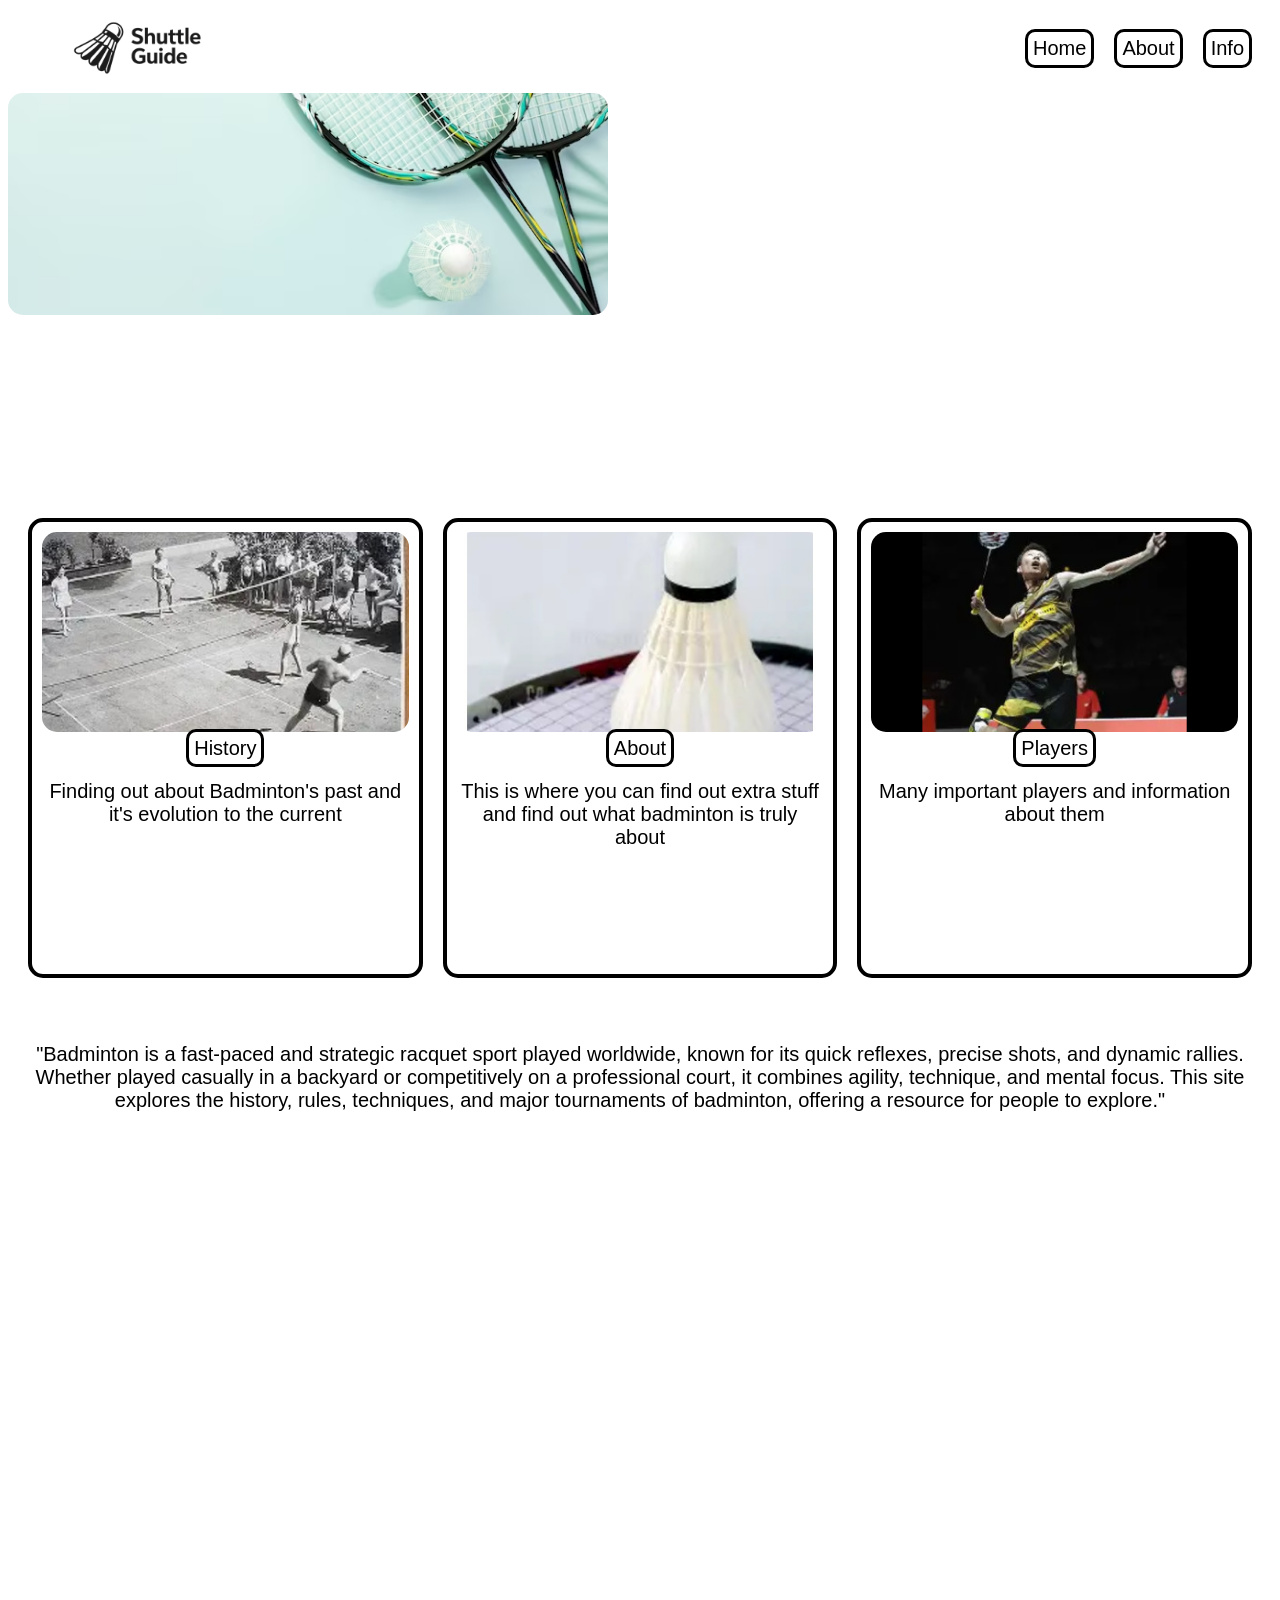
==== about.html @ fa15860e "idk not much again" ====
<!DOCTYPE html>
<html>
<head>
<title>Badminton</title>
<link rel="stylesheet" href="style.css">
<link rel="icon" type="image/png" href="images/favicon.png">
</head>
<body>
<div class="container">
        <div class="leftlogo">
         <a href="index.html"><img src="images/websitelogo.png" alt="logo" width="60" height="30"></a>
        </div>
    
        <div class="rightnav">
            <a href="index.html" class="linkbox">Home</a>
            <a href="about.html" class="linkbox">About</a>
            <a href="information.html" class="linkbox">Info</a>
        </div>
        <div class="bigimage2"><img src="images/aboutbanner.jpg" alt="aboutbanner"></div>
        <div class="smallimageswithdescription">
        <div class="card">
    <img src="images/history.jpg" alt="history" class="cardimages">
    <a href="history.html" class="linkbox">History</a>
    <p>Finding out about Badminton's past and it's evolution to the current</p>
  </div>

  <div class="card">
    <img src="images/about.jpg" alt="about" class="cardimages">
    <a href="about.html" class="linkbox">About</a>
    <p>This is where you can find out extra stuff and find out what badminton is truly about</p>
  </div>

  <div class="card">
    <img src="images/smallplayers.jpg" alt="players" class="cardimages">
    <a href="players.html" class="linkbox">Players</a>
    <p>Many important players and information about them</p>
  </div>
  </div>
  <div id="summary">
        <p>"Badminton is a fast-paced and strategic racquet sport played worldwide, known for its quick reflexes, precise shots, and dynamic rallies. Whether played casually in a backyard or competitively on a professional court, it combines agility, technique, and mental focus. This site explores the history, rules, techniques, and major tournaments of badminton, offering a resource for people to explore."</p>
        </div>
    </div>
    

</body>
</html>
---- style.css ----
.container {
  display:grid;
  grid-template-columns: 1fr auto 1fr;
  grid-template-rows: 80px 400px 500px 600px;
  gap: 5px;
}

.container div {
 background-color: #ffffff;
 font-size: 20px;
}

.leftlogo {
  grid-column: 1;
  grid-row: 1;
  display:flex;
  gap:20px;
  align-items: center;
  padding-left: 20px;
  margin-top: 15px;
  transition: (0.2);
}

.leftlogo :hover img {
  transform: scale (1.2)
}

/* Right Nav Code */

.rightnav {
  grid-column: 3;
  grid-row: 1;
  display: flex;
  gap: 20px;
  align-items: center;
  justify-content: flex-end;
  padding-right: 20px;
  font-family: sans-serif;
  font-weight: 100;

}

/* A Portion of the image code */

.bigimage {
  grid-column-start: 1;
  grid-column-end: 4;
  grid-row: 2;
}

.bigimage2 {
  grid-column-start: 1;
  grid-column-end: 4;
  grid-row: 2;
}

.bigimage img {
  width: 100%;
  height: 100%;
  object-fit: cover;
  border-radius: 15px;
}


.bigimage2 img {
  width: 600px;
  height: auto;
  object-fit: contain;
  border-radius: 15px;
}

.leftlogo img {
  height: 160px;   
  width: auto;    
  object-fit: contain;
}

#small1 {
 height: 400px;
 width: 400px;
}

img {
  max-width: 100%;
  height: auto;
}

/* Small Images (Cards) Code */

.smallimageswithdescription {
  grid-column: 1 / 4;       
  grid-row: 3;              
  
  display: grid;
  grid-template-columns: repeat(3, 1fr);  
  gap: 20px;               
  padding: 20px;
}


.card {
  border: 4px solid black;  
  border-radius: 15px;
  padding: 10px;
  text-align: center;
  background-color: #fff;  
  font-family: sans-serif;
}


.card img {
  width: 100%;          
  height: 200px;         
  object-fit: cover;    
  border-radius: 15px; 
}

/* Summary Area */

#summary {
 text-align: center;
 font-family: sans-serif;
 padding: 20px;
 
 grid-column: 1/4;
 grid-row: 4;

 display: flex;
 justify-content: center;
 align-content: center;
}

/* Link Stuff */

a {
  color: black;
}


.linkbox {
  text-decoration: none;
  border: 3px solid black;
  padding: 5px;
  border-radius: 10px;
  transition: (0.2);
}

.linkbox :hover {
  transform: scale (1.2);
}


.cardimages {
  border-radius: 10px;
}


/* end of index container /*


/* start of about container /*
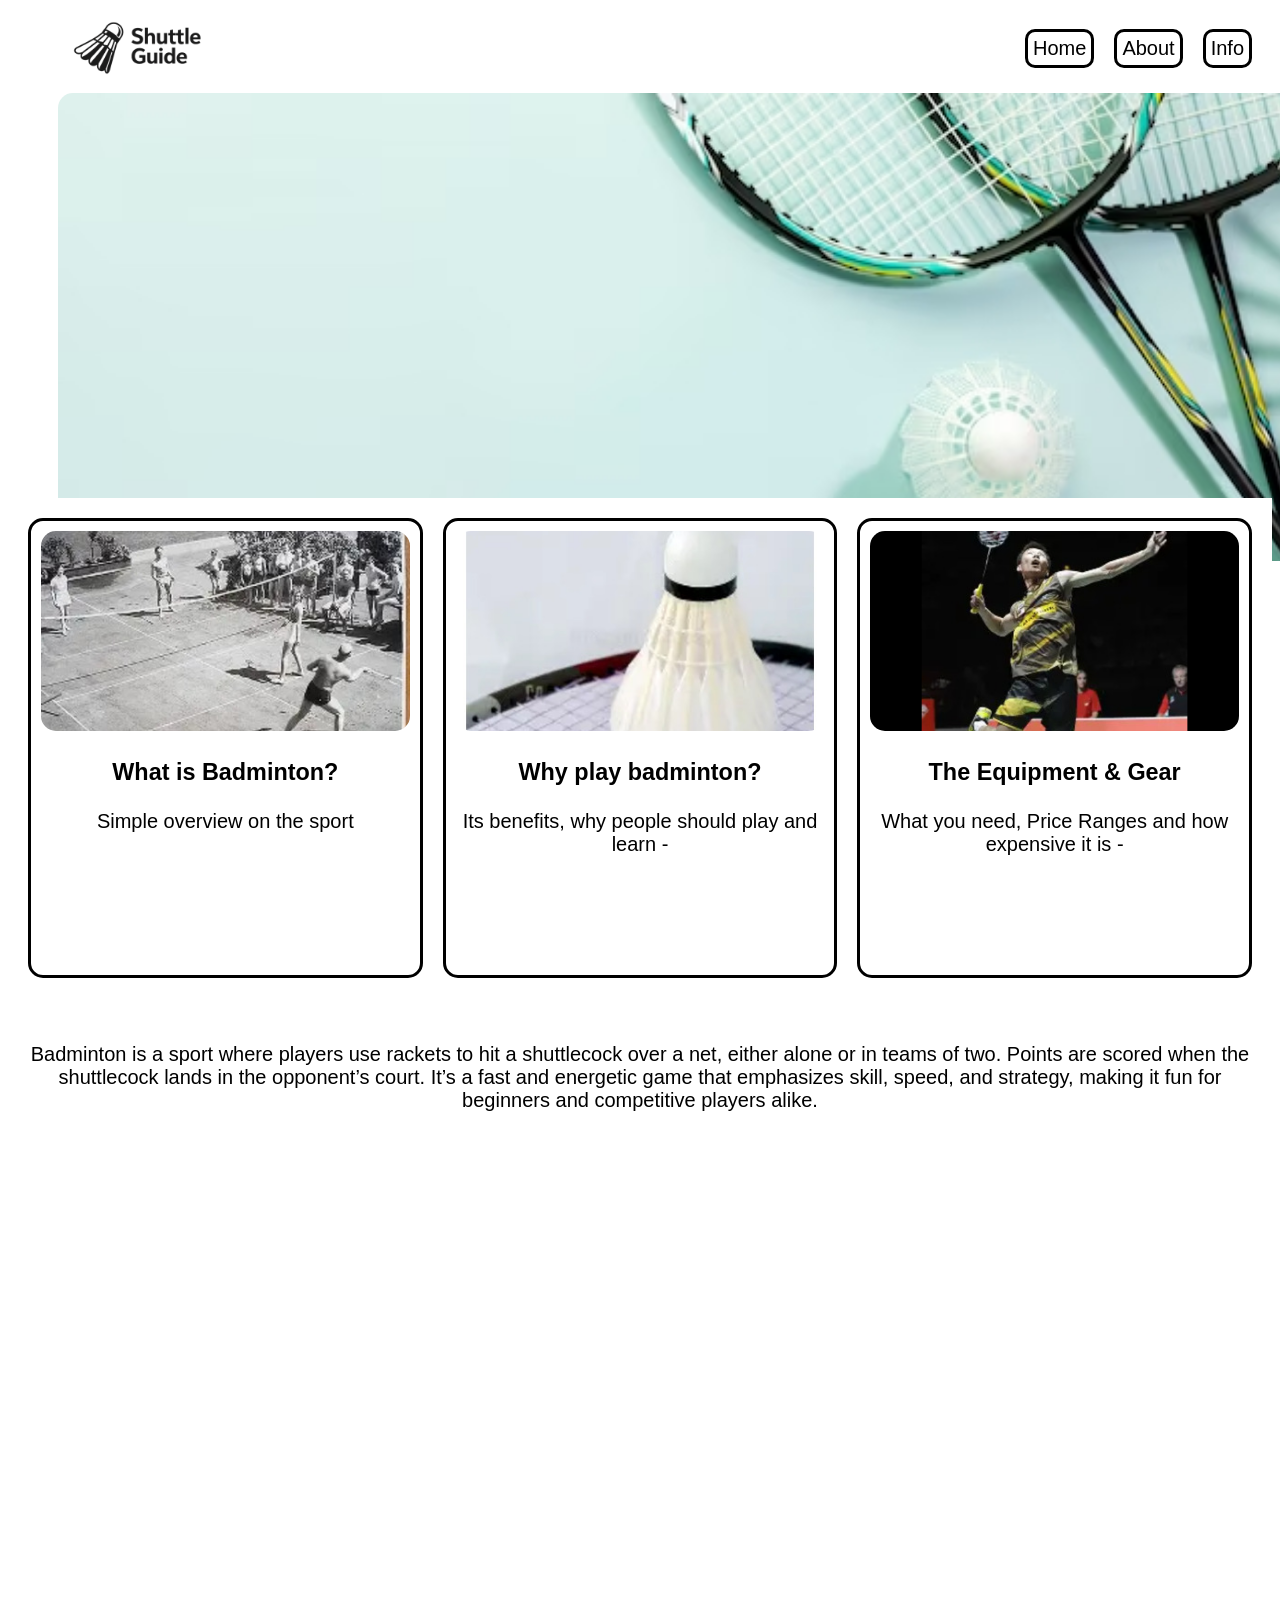
==== commit a92704e3: "edited some about stuff" ====
--- a/about.html
+++ b/about.html
@@ -6,7 +6,7 @@
 <link rel="icon" type="image/png" href="images/favicon.png">
 </head>
 <body>
-<div class="container">
+<div class="aboutcontainer">
         <div class="leftlogo">
          <a href="index.html"><img src="images/websitelogo.png" alt="logo" width="60" height="30"></a>
         </div>
@@ -20,24 +20,24 @@
         <div class="smallimageswithdescription">
         <div class="card">
     <img src="images/history.jpg" alt="history" class="cardimages">
-    <a href="history.html" class="linkbox">History</a>
-    <p>Finding out about Badminton's past and it's evolution to the current</p>
+    <h3>What is Badminton?</h3>
+    <p>Simple overview on the sport</p>
   </div>
 
   <div class="card">
     <img src="images/about.jpg" alt="about" class="cardimages">
-    <a href="about.html" class="linkbox">About</a>
-    <p>This is where you can find out extra stuff and find out what badminton is truly about</p>
+    <h3>Why play badminton?</h3>
+    <p>Its benefits, why people should play and learn -</p>
   </div>
 
   <div class="card">
     <img src="images/smallplayers.jpg" alt="players" class="cardimages">
-    <a href="players.html" class="linkbox">Players</a>
-    <p>Many important players and information about them</p>
+    <h3>The Equipment & Gear</h1>
+    <p>What you need, Price Ranges and how expensive it is -</p>
   </div>
   </div>
   <div id="summary">
-        <p>"Badminton is a fast-paced and strategic racquet sport played worldwide, known for its quick reflexes, precise shots, and dynamic rallies. Whether played casually in a backyard or competitively on a professional court, it combines agility, technique, and mental focus. This site explores the history, rules, techniques, and major tournaments of badminton, offering a resource for people to explore."</p>
+        <p>Badminton is a sport where players use rackets to hit a shuttlecock over a net, either alone or in teams of two. Points are scored when the shuttlecock lands in the opponent’s court. It’s a fast and energetic game that emphasizes skill, speed, and strategy, making it fun for beginners and competitive players alike.</p>
         </div>
     </div>
     
--- a/style.css
+++ b/style.css
@@ -64,10 +64,14 @@
 
 
 .bigimage2 img {
-  width: 600px;
+  width: 1400px;
   height: auto;
   object-fit: contain;
   border-radius: 15px;
+  margin-left: 50px;
+  overflow: hidden;
+  border-bottom-left-radius: 15px;
+  border-bottom-right-radius: 15px;
 }
 
 .leftlogo img {
@@ -100,7 +104,7 @@
 
 
 .card {
-  border: 4px solid black;  
+  border: 3px solid black;  
   border-radius: 15px;
   padding: 10px;
   text-align: center;
@@ -156,7 +160,22 @@
 }
 
 
-/* end of index container /*
+/* end of index container */
 
 
-/* start of about container /*+/* start of about container */
+
+.aboutcontainer {
+  display:grid;
+  grid-template-columns: 1fr auto 1fr;
+  grid-template-rows: 80px 400px 500px 600px;
+  gap: 5px;
+}
+
+
+.aboutcontainer div {
+ background-color: #ffffff;
+ font-size: 20px;
+}
+
+
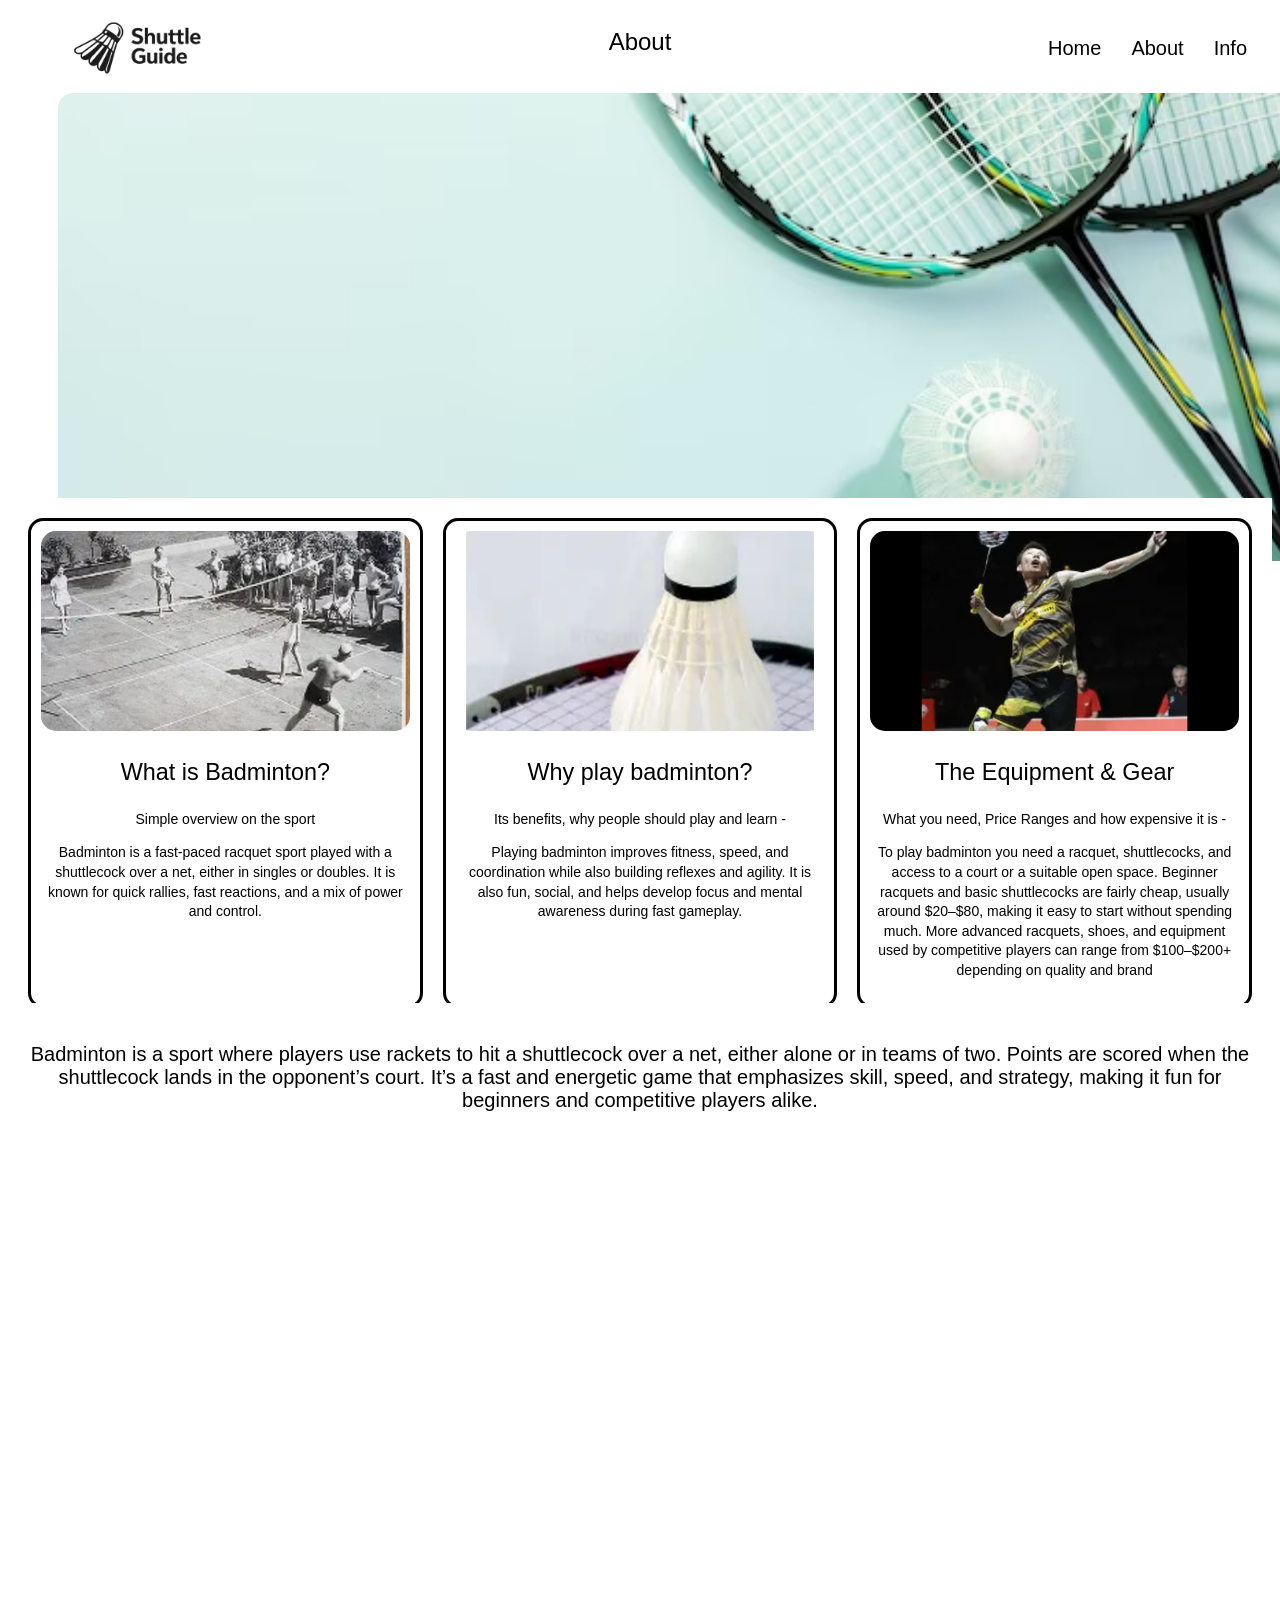
==== commit 1675c232: "Added some more stuff" ====
--- a/about.html
+++ b/about.html
@@ -16,26 +16,31 @@
             <a href="about.html" class="linkbox">About</a>
             <a href="information.html" class="linkbox">Info</a>
         </div>
-        <div class="bigimage2"><img src="images/aboutbanner.jpg" alt="aboutbanner"></div>
+        <div class="bigimage2"><a href="about.html"><img src="images/aboutbanner.jpg" alt="aboutbanner"></a></div>
         <div class="smallimageswithdescription">
         <div class="card">
     <img src="images/history.jpg" alt="history" class="cardimages">
     <h3>What is Badminton?</h3>
     <p>Simple overview on the sport</p>
+    <p>Badminton is a fast-paced racquet sport played with a shuttlecock over a net, either in singles or doubles. It is known for quick rallies, fast reactions, and a mix of power and control.</p>
   </div>
 
   <div class="card">
     <img src="images/about.jpg" alt="about" class="cardimages">
     <h3>Why play badminton?</h3>
     <p>Its benefits, why people should play and learn -</p>
+    <p>Playing badminton improves fitness, speed, and coordination while also building reflexes and agility. It is also fun, social, and helps develop focus and mental awareness during fast gameplay.</p>
   </div>
 
   <div class="card">
     <img src="images/smallplayers.jpg" alt="players" class="cardimages">
     <h3>The Equipment & Gear</h1>
     <p>What you need, Price Ranges and how expensive it is -</p>
+    <p>To play badminton you need a racquet, shuttlecocks, and access to a court or a suitable open space. Beginner racquets and basic shuttlecocks are fairly cheap, usually around $20–$80, making it easy to start without spending much. More advanced racquets, shoes, and equipment used by competitive players can range from $100–$200+ depending on quality and brand</p>
   </div>
   </div>
+
+   <h2> About </h2>
   <div id="summary">
         <p>Badminton is a sport where players use rackets to hit a shuttlecock over a net, either alone or in teams of two. Points are scored when the shuttlecock lands in the opponent’s court. It’s a fast and energetic game that emphasizes skill, speed, and strategy, making it fun for beginners and competitive players alike.</p>
         </div>
--- a/style.css
+++ b/style.css
@@ -22,8 +22,8 @@
   transition: (0.2);
 }
 
-.leftlogo :hover img {
-  transform: scale (1.2)
+.leftlogo:hover img{
+  transform: scale(1.1)
 }
 
 /* Right Nav Code */
@@ -60,8 +60,12 @@
   height: 100%;
   object-fit: cover;
   border-radius: 15px;
-}
-
+  transition: transform 0.3s ease;
+}
+
+.bigimage:hover img {
+  transform: translateY(-5px);
+}
 
 .bigimage2 img {
   width: 1400px;
@@ -72,7 +76,10 @@
   overflow: hidden;
   border-bottom-left-radius: 15px;
   border-bottom-right-radius: 15px;
-}
+  transition: transform 0.3s ease;
+}
+
+
 
 .leftlogo img {
   height: 160px;   
@@ -110,6 +117,11 @@
   text-align: center;
   background-color: #fff;  
   font-family: sans-serif;
+  transition: transform 0.2s ease;
+}
+
+.card:hover {
+  transform: translateY(-5px);
 }
 
 
@@ -144,14 +156,13 @@
 
 .linkbox {
   text-decoration: none;
-  border: 3px solid black;
   padding: 5px;
-  border-radius: 10px;
   transition: (0.2);
 }
 
-.linkbox :hover {
-  transform: scale (1.2);
+.linkbox:hover {
+  transform: scale(1.2);
+  background-color: #81968F;
 }
 
 
@@ -159,7 +170,19 @@
   border-radius: 10px;
 }
 
-
+.card p {
+  font-size: 14px;
+  line-height: 1.4;
+}
+
+h2 {
+  font-weight: normal;
+  font-family: Arial, Helvetica, sans-serif
+}
+
+h3 {
+  font-weight: normal;
+}
 /* end of index container */
 
 
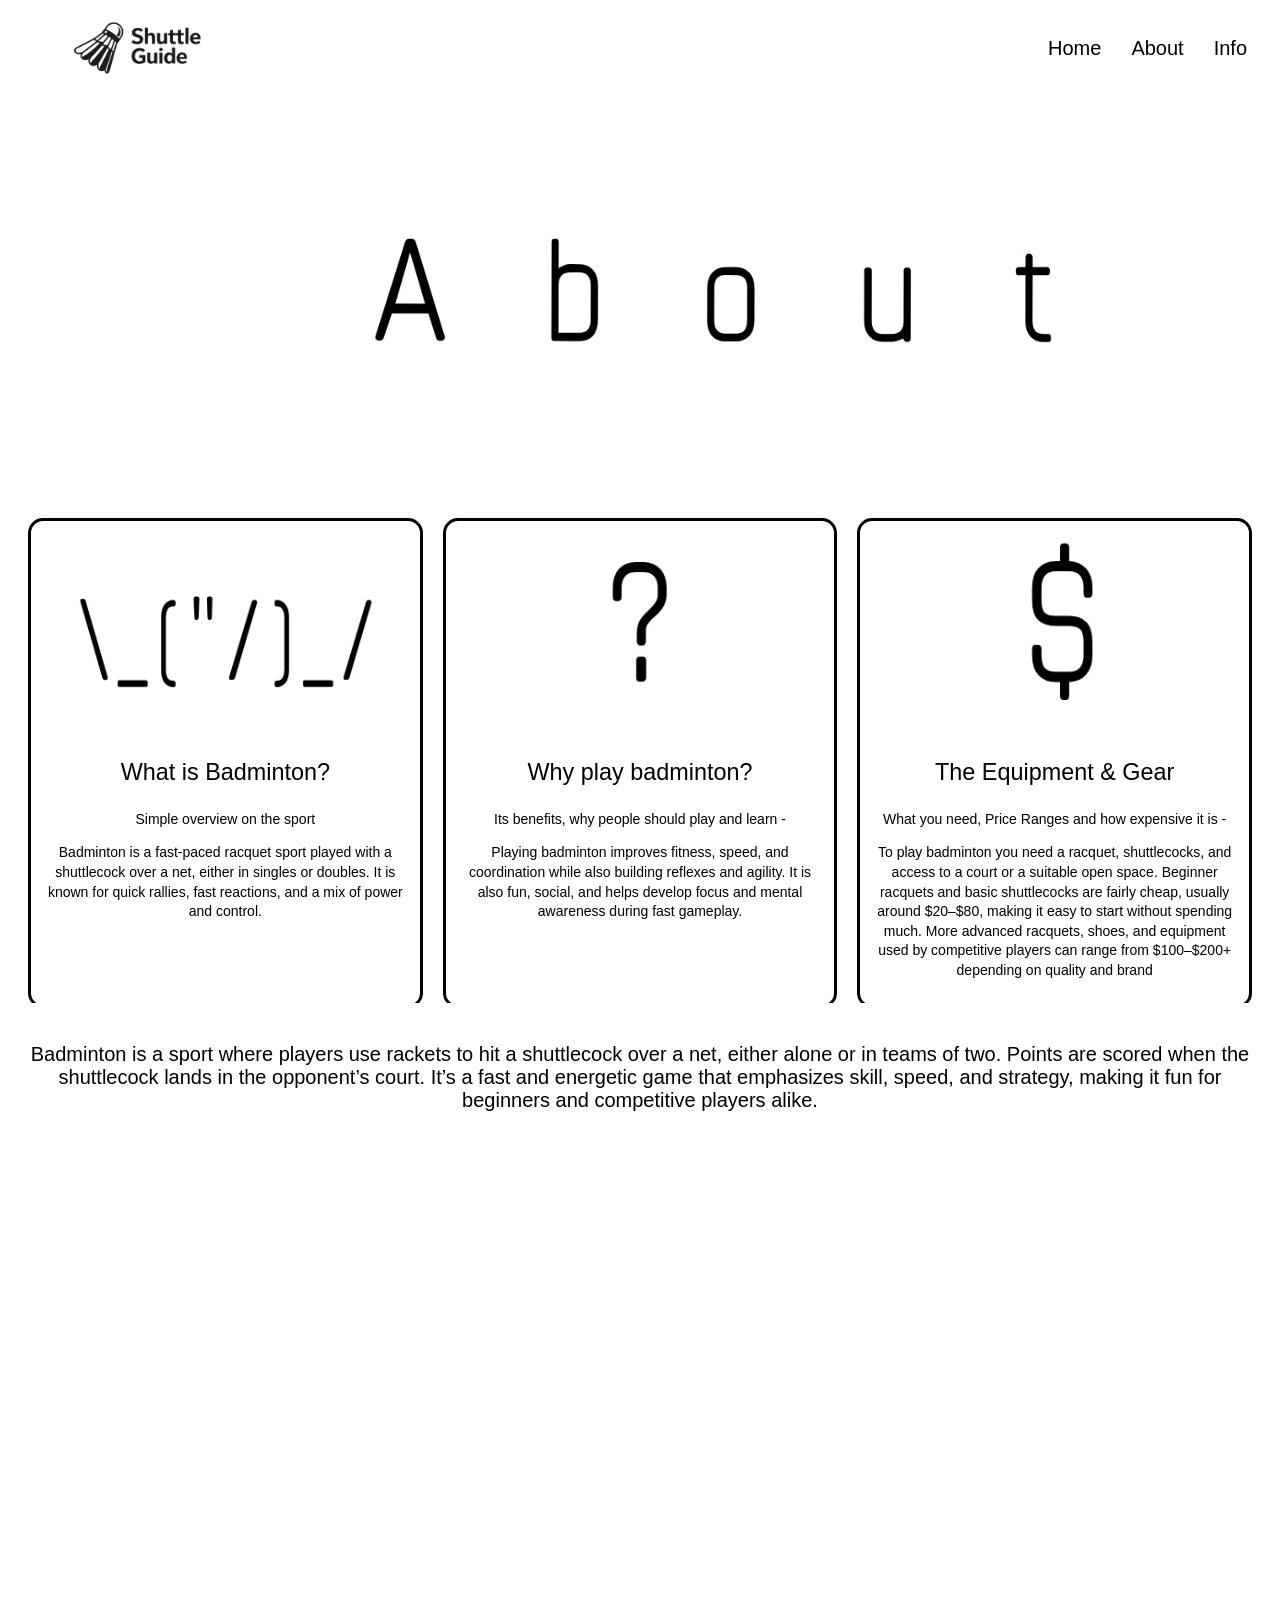
==== commit a0947cff: "idksomestuff" ====
--- a/about.html
+++ b/about.html
@@ -1,7 +1,7 @@
 <!DOCTYPE html>
 <html>
 <head>
-<title>Badminton</title>
+<title>About</title>
 <link rel="stylesheet" href="style.css">
 <link rel="icon" type="image/png" href="images/favicon.png">
 </head>
@@ -16,31 +16,30 @@
             <a href="about.html" class="linkbox">About</a>
             <a href="information.html" class="linkbox">Info</a>
         </div>
-        <div class="bigimage2"><a href="about.html"><img src="images/aboutbanner.jpg" alt="aboutbanner"></a></div>
+        <div class="bigimage2"><img src="images/aboutbannerreal.jpg" alt="aboutbanner"></div>
         <div class="smallimageswithdescription">
         <div class="card">
-    <img src="images/history.jpg" alt="history" class="cardimages">
+    <img src="images/what.jpg" alt="history" class="cardimages">
     <h3>What is Badminton?</h3>
     <p>Simple overview on the sport</p>
     <p>Badminton is a fast-paced racquet sport played with a shuttlecock over a net, either in singles or doubles. It is known for quick rallies, fast reactions, and a mix of power and control.</p>
   </div>
 
   <div class="card">
-    <img src="images/about.jpg" alt="about" class="cardimages">
+    <img src="images/questionmark.jpg" alt="about" class="cardimages">
     <h3>Why play badminton?</h3>
     <p>Its benefits, why people should play and learn -</p>
     <p>Playing badminton improves fitness, speed, and coordination while also building reflexes and agility. It is also fun, social, and helps develop focus and mental awareness during fast gameplay.</p>
   </div>
 
   <div class="card">
-    <img src="images/smallplayers.jpg" alt="players" class="cardimages">
+    <img src="images/moneysymbol.jpg" alt="players" class="cardimages">
     <h3>The Equipment & Gear</h1>
     <p>What you need, Price Ranges and how expensive it is -</p>
     <p>To play badminton you need a racquet, shuttlecocks, and access to a court or a suitable open space. Beginner racquets and basic shuttlecocks are fairly cheap, usually around $20–$80, making it easy to start without spending much. More advanced racquets, shoes, and equipment used by competitive players can range from $100–$200+ depending on quality and brand</p>
   </div>
   </div>
 
-   <h2> About </h2>
   <div id="summary">
         <p>Badminton is a sport where players use rackets to hit a shuttlecock over a net, either alone or in teams of two. Points are scored when the shuttlecock lands in the opponent’s court. It’s a fast and energetic game that emphasizes skill, speed, and strategy, making it fun for beginners and competitive players alike.</p>
         </div>
--- a/style.css
+++ b/style.css
@@ -183,6 +183,7 @@
 h3 {
   font-weight: normal;
 }
+
 /* end of index container */
 
 
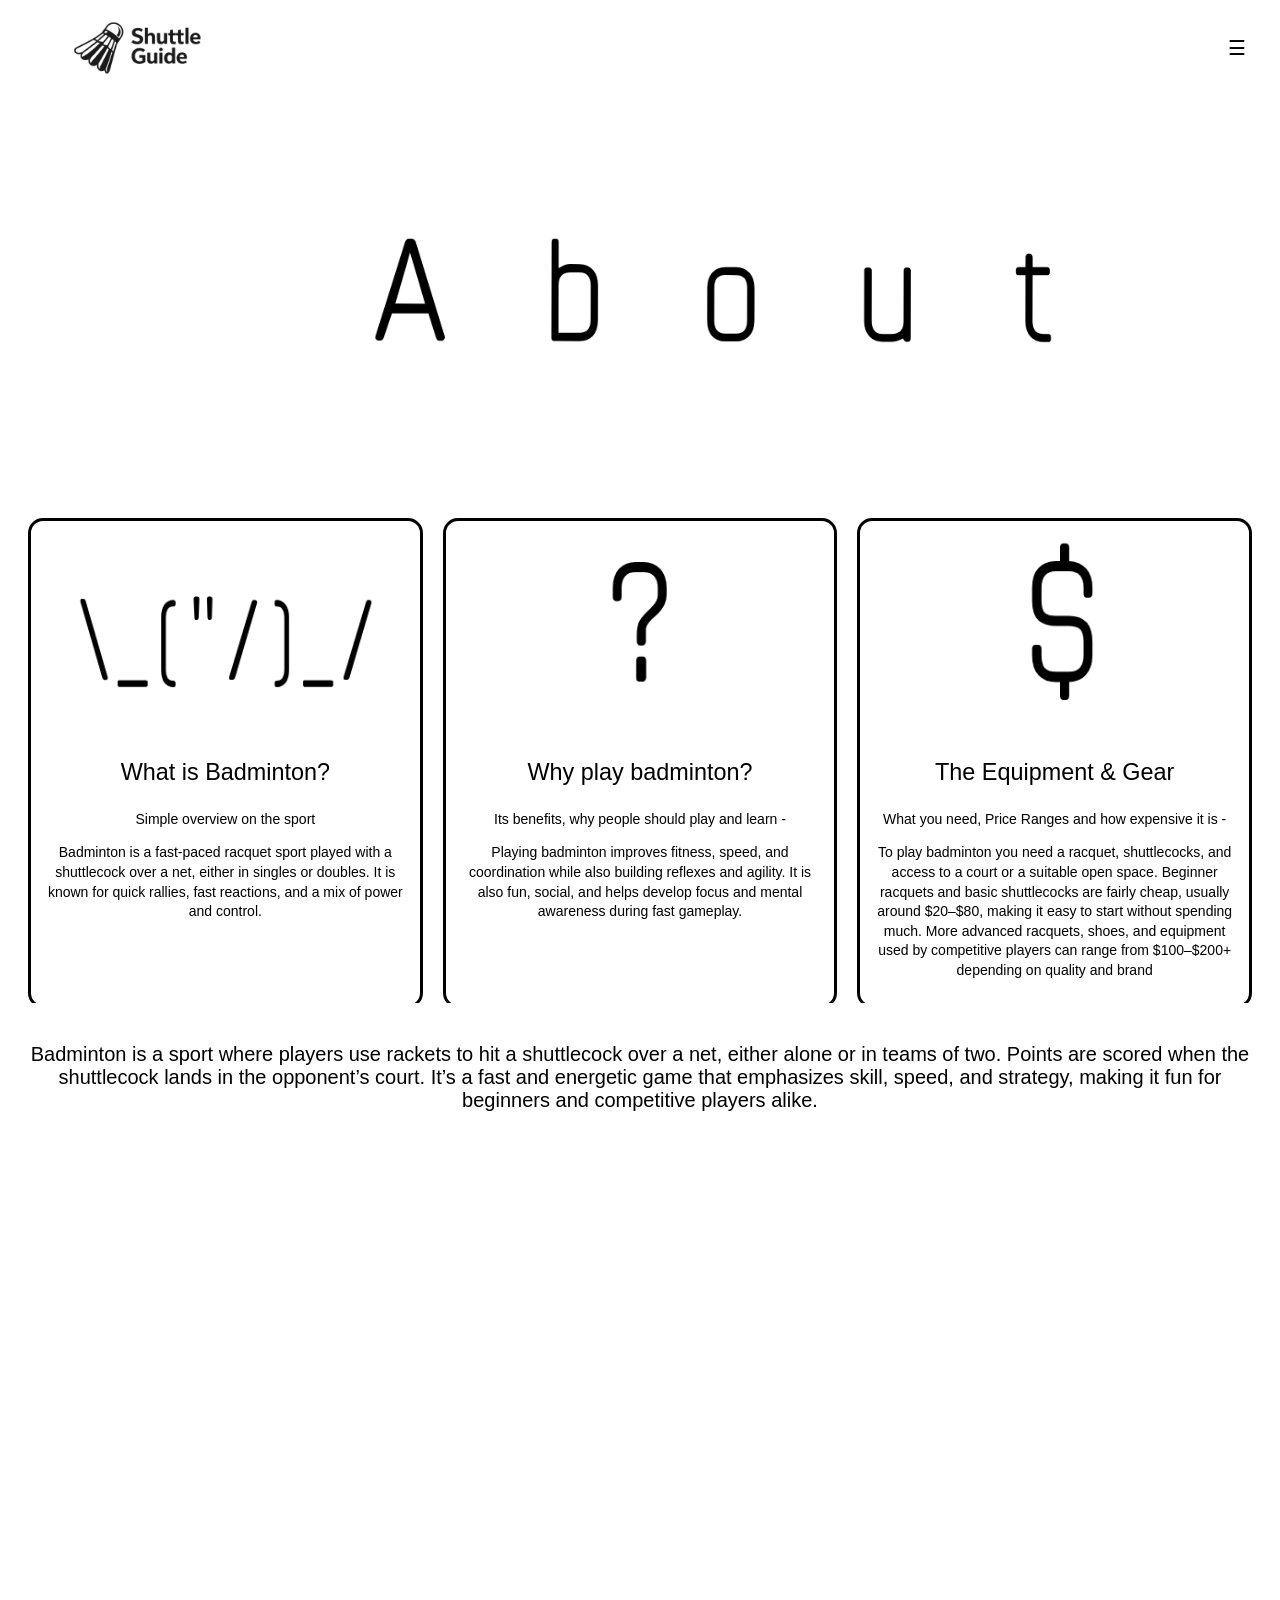
==== commit 3a9ec38a: "added dropdown menu" ====
--- a/about.html
+++ b/about.html
@@ -12,10 +12,16 @@
         </div>
     
         <div class="rightnav">
-            <a href="index.html" class="linkbox">Home</a>
-            <a href="about.html" class="linkbox">About</a>
-            <a href="information.html" class="linkbox">Info</a>
-        </div>
+  <div class="dropdown">
+    <button class="dropbtn">☰</button>
+    <div class="dropdown-content">
+      <a href="index.html">Home</a>
+      <a href="players.html">Players</a>
+      <a href="about.html">About</a>
+      <a href="information.html">Information</a>
+    </div>
+  </div>
+</div>
         <div class="bigimage2"><img src="images/aboutbannerreal.jpg" alt="aboutbanner"></div>
         <div class="smallimageswithdescription">
         <div class="card">
--- a/style.css
+++ b/style.css
@@ -41,6 +41,45 @@
 
 }
 
+.dropdown {
+  position: relative;
+}
+
+.dropbtn {
+  background: none;
+  border: none;
+  font-size: 20px;
+  cursor: pointer;
+  color: black; 
+}
+
+
+.dropdown-content {
+  display: none;
+  position: absolute;
+  top: 100%;     
+  right: 0;      
+  background-color: #222;
+  min-width: 140px;
+  border-radius: 5px;
+  z-index: 1000; 
+}
+
+.dropdown-content a {
+  display: block;
+  padding: 10px;
+  color: black;
+  text-decoration: none;
+}
+
+.dropdown-content a:hover {
+  background-color: #444;
+}
+
+.dropdown:hover .dropdown-content {
+  display: block;
+}
+
 /* A Portion of the image code */
 
 .bigimage {
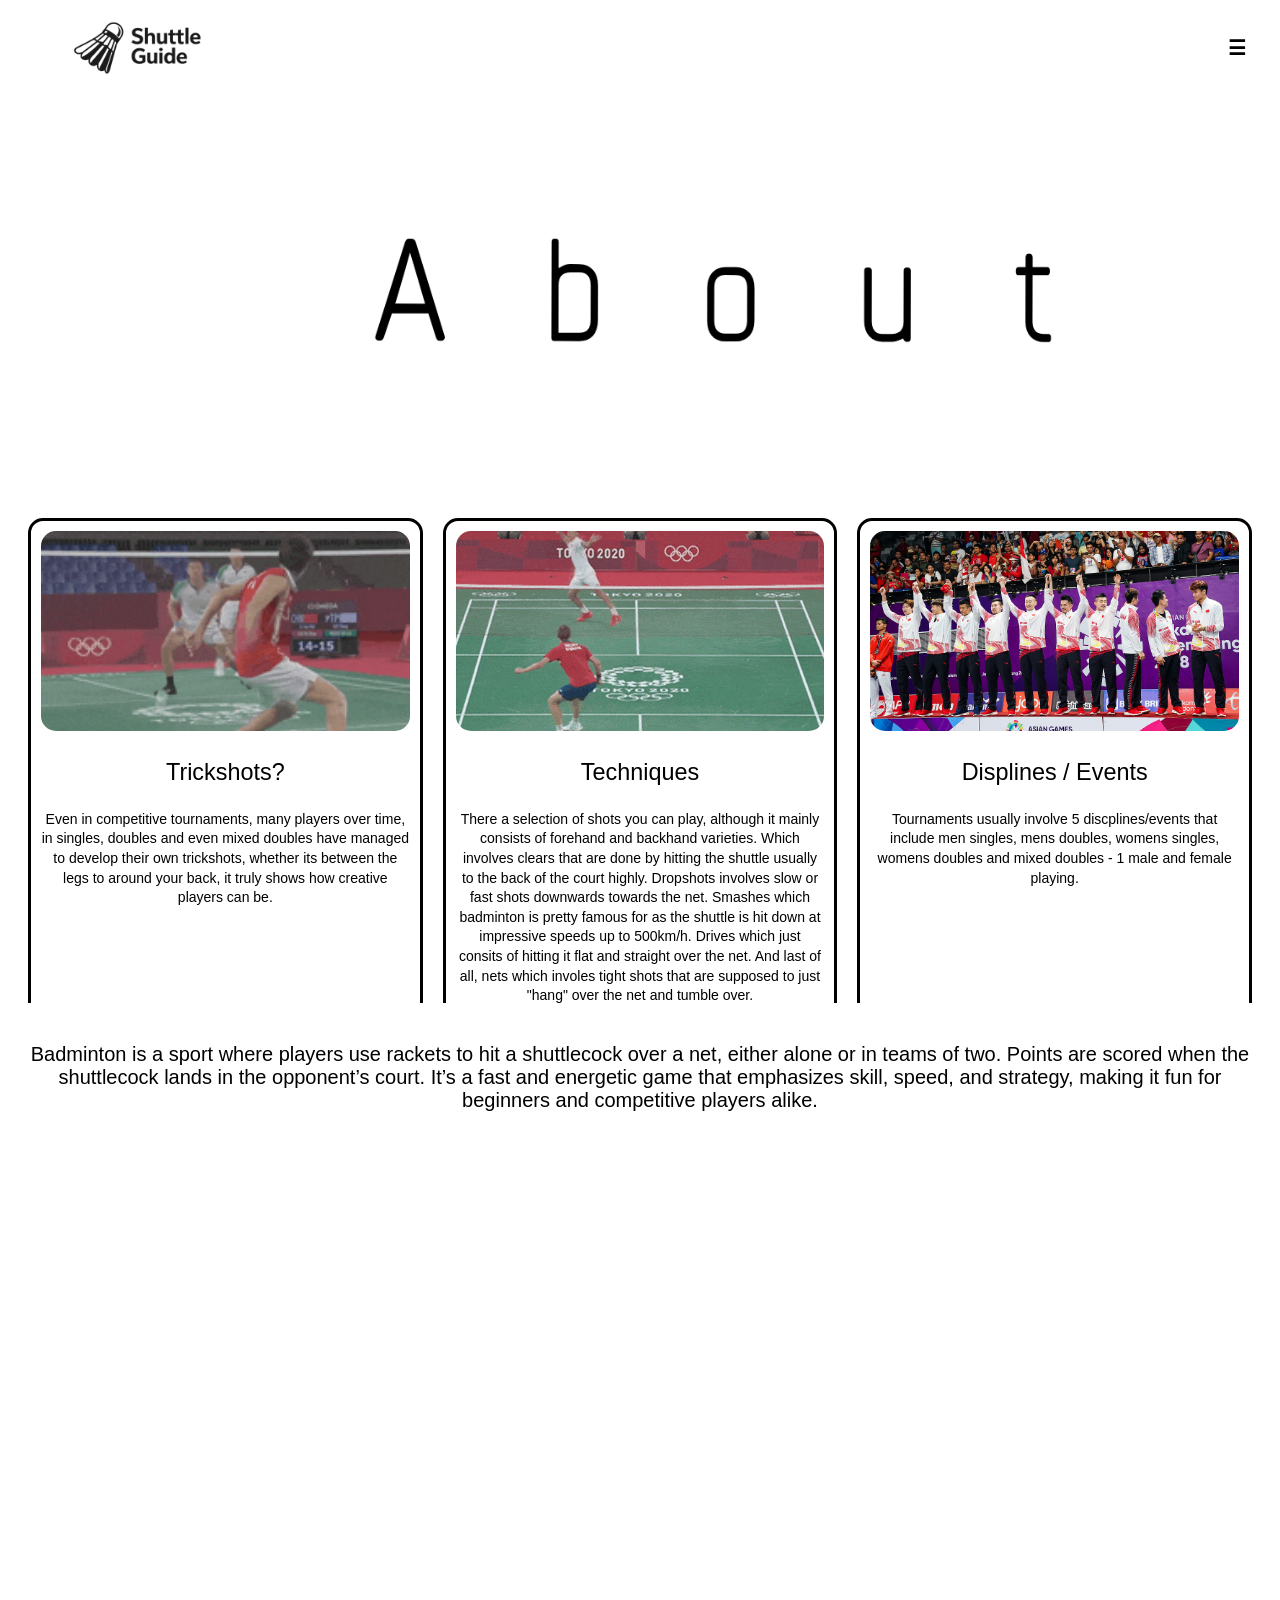
==== commit bf550934: "added some gifs" ====
--- a/about.html
+++ b/about.html
@@ -19,30 +19,28 @@
       <a href="players.html">Players</a>
       <a href="about.html">About</a>
       <a href="information.html">Information</a>
+      <a href="history.html">History</a>
     </div>
   </div>
 </div>
         <div class="bigimage2"><img src="images/aboutbannerreal.jpg" alt="aboutbanner"></div>
         <div class="smallimageswithdescription">
         <div class="card">
-    <img src="images/what.jpg" alt="history" class="cardimages">
-    <h3>What is Badminton?</h3>
-    <p>Simple overview on the sport</p>
-    <p>Badminton is a fast-paced racquet sport played with a shuttlecock over a net, either in singles or doubles. It is known for quick rallies, fast reactions, and a mix of power and control.</p>
+    <img src="images/gif.gif" alt="history" class="cardimages">
+    <h3>Trickshots?</h3>
+    <p>Even in competitive tournaments, many players over time, in singles, doubles and even mixed doubles have managed to develop their own trickshots, whether its between the legs to around your back, it truly shows how creative players can be.</p>
   </div>
 
   <div class="card">
-    <img src="images/questionmark.jpg" alt="about" class="cardimages">
-    <h3>Why play badminton?</h3>
-    <p>Its benefits, why people should play and learn -</p>
-    <p>Playing badminton improves fitness, speed, and coordination while also building reflexes and agility. It is also fun, social, and helps develop focus and mental awareness during fast gameplay.</p>
+    <img src="images/gif2.gif" alt="about" class="cardimages">
+    <h3>Techniques</h3>
+    <p>There a selection of shots you can play, although it mainly consists of forehand and backhand varieties. Which involves clears that are done by hitting the shuttle usually to the back of the court highly. Dropshots involves slow or fast shots downwards towards the net. Smashes which badminton is pretty famous for as the shuttle is hit down at impressive speeds up to 500km/h. Drives which just consits of hitting it flat and straight over the net. And last of all, nets which involes tight shots that are supposed to just "hang" over the net and tumble over.</p>
   </div>
 
   <div class="card">
-    <img src="images/moneysymbol.jpg" alt="players" class="cardimages">
-    <h3>The Equipment & Gear</h1>
-    <p>What you need, Price Ranges and how expensive it is -</p>
-    <p>To play badminton you need a racquet, shuttlecocks, and access to a court or a suitable open space. Beginner racquets and basic shuttlecocks are fairly cheap, usually around $20–$80, making it easy to start without spending much. More advanced racquets, shoes, and equipment used by competitive players can range from $100–$200+ depending on quality and brand</p>
+    <img src="images/events.png" alt="players" class="cardimages">
+    <h3>Displines / Events</h1>
+    <p>Tournaments usually involve 5 discplines/events that include men singles, mens doubles, womens singles, womens doubles and mixed doubles - 1 male and female playing.</p>
   </div>
   </div>
 
--- a/style.css
+++ b/style.css
@@ -50,7 +50,8 @@
   border: none;
   font-size: 20px;
   cursor: pointer;
-  color: black; 
+  color: black;
+  font-weight: bold;
 }
 
 
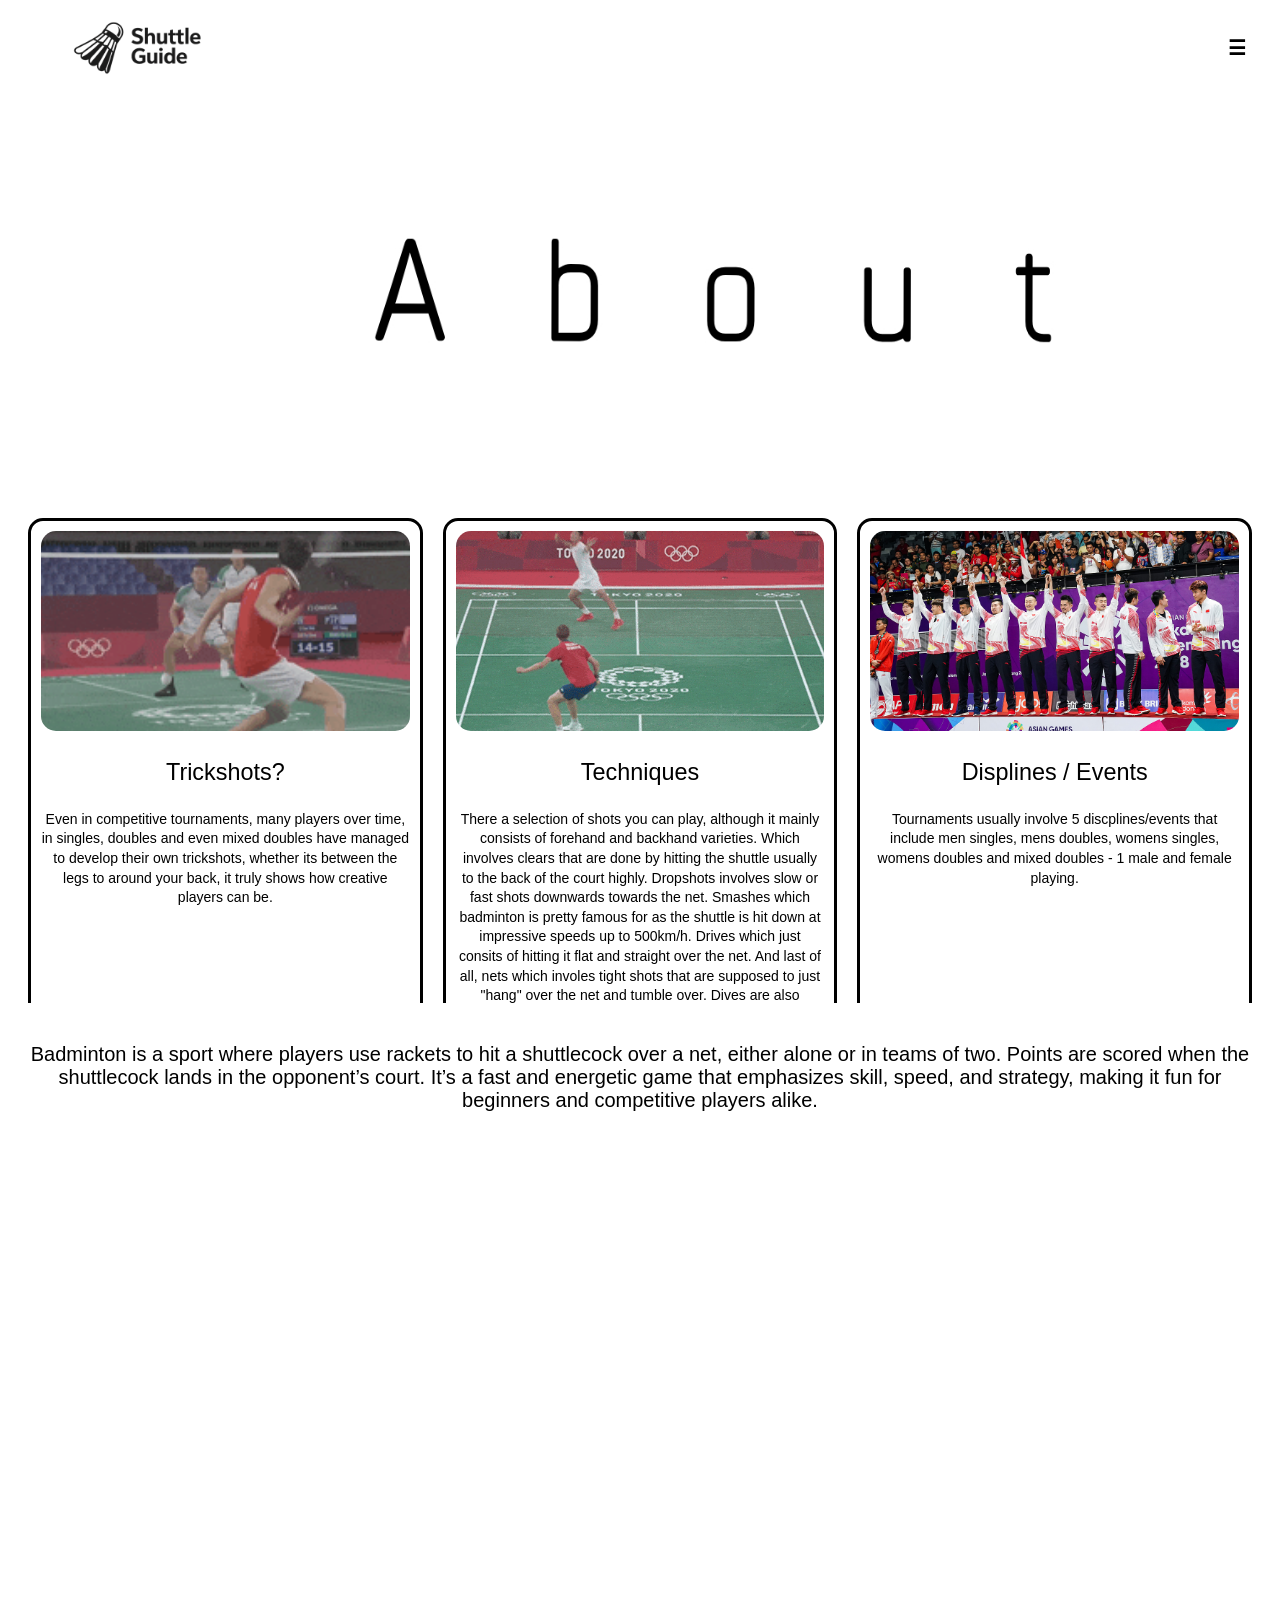
==== commit 7d3e83b3: "made the dropdown memn easier to see" ====
--- a/about.html
+++ b/about.html
@@ -34,7 +34,7 @@
   <div class="card">
     <img src="images/gif2.gif" alt="about" class="cardimages">
     <h3>Techniques</h3>
-    <p>There a selection of shots you can play, although it mainly consists of forehand and backhand varieties. Which involves clears that are done by hitting the shuttle usually to the back of the court highly. Dropshots involves slow or fast shots downwards towards the net. Smashes which badminton is pretty famous for as the shuttle is hit down at impressive speeds up to 500km/h. Drives which just consits of hitting it flat and straight over the net. And last of all, nets which involes tight shots that are supposed to just "hang" over the net and tumble over.</p>
+    <p>There a selection of shots you can play, although it mainly consists of forehand and backhand varieties. Which involves clears that are done by hitting the shuttle usually to the back of the court highly. Dropshots involves slow or fast shots downwards towards the net. Smashes which badminton is pretty famous for as the shuttle is hit down at impressive speeds up to 500km/h. Drives which just consits of hitting it flat and straight over the net. And last of all, nets which involes tight shots that are supposed to just "hang" over the net and tumble over. Dives are also included in the game where it is usually used to save a shot that running or normally reaching out would not be able to do. Example Above :D - the guy in red is the one diving</p>
   </div>
 
   <div class="card">
--- a/style.css
+++ b/style.css
@@ -75,6 +75,7 @@
 
 .dropdown-content a:hover {
   background-color: #444;
+  color: white;
 }
 
 .dropdown:hover .dropdown-content {
